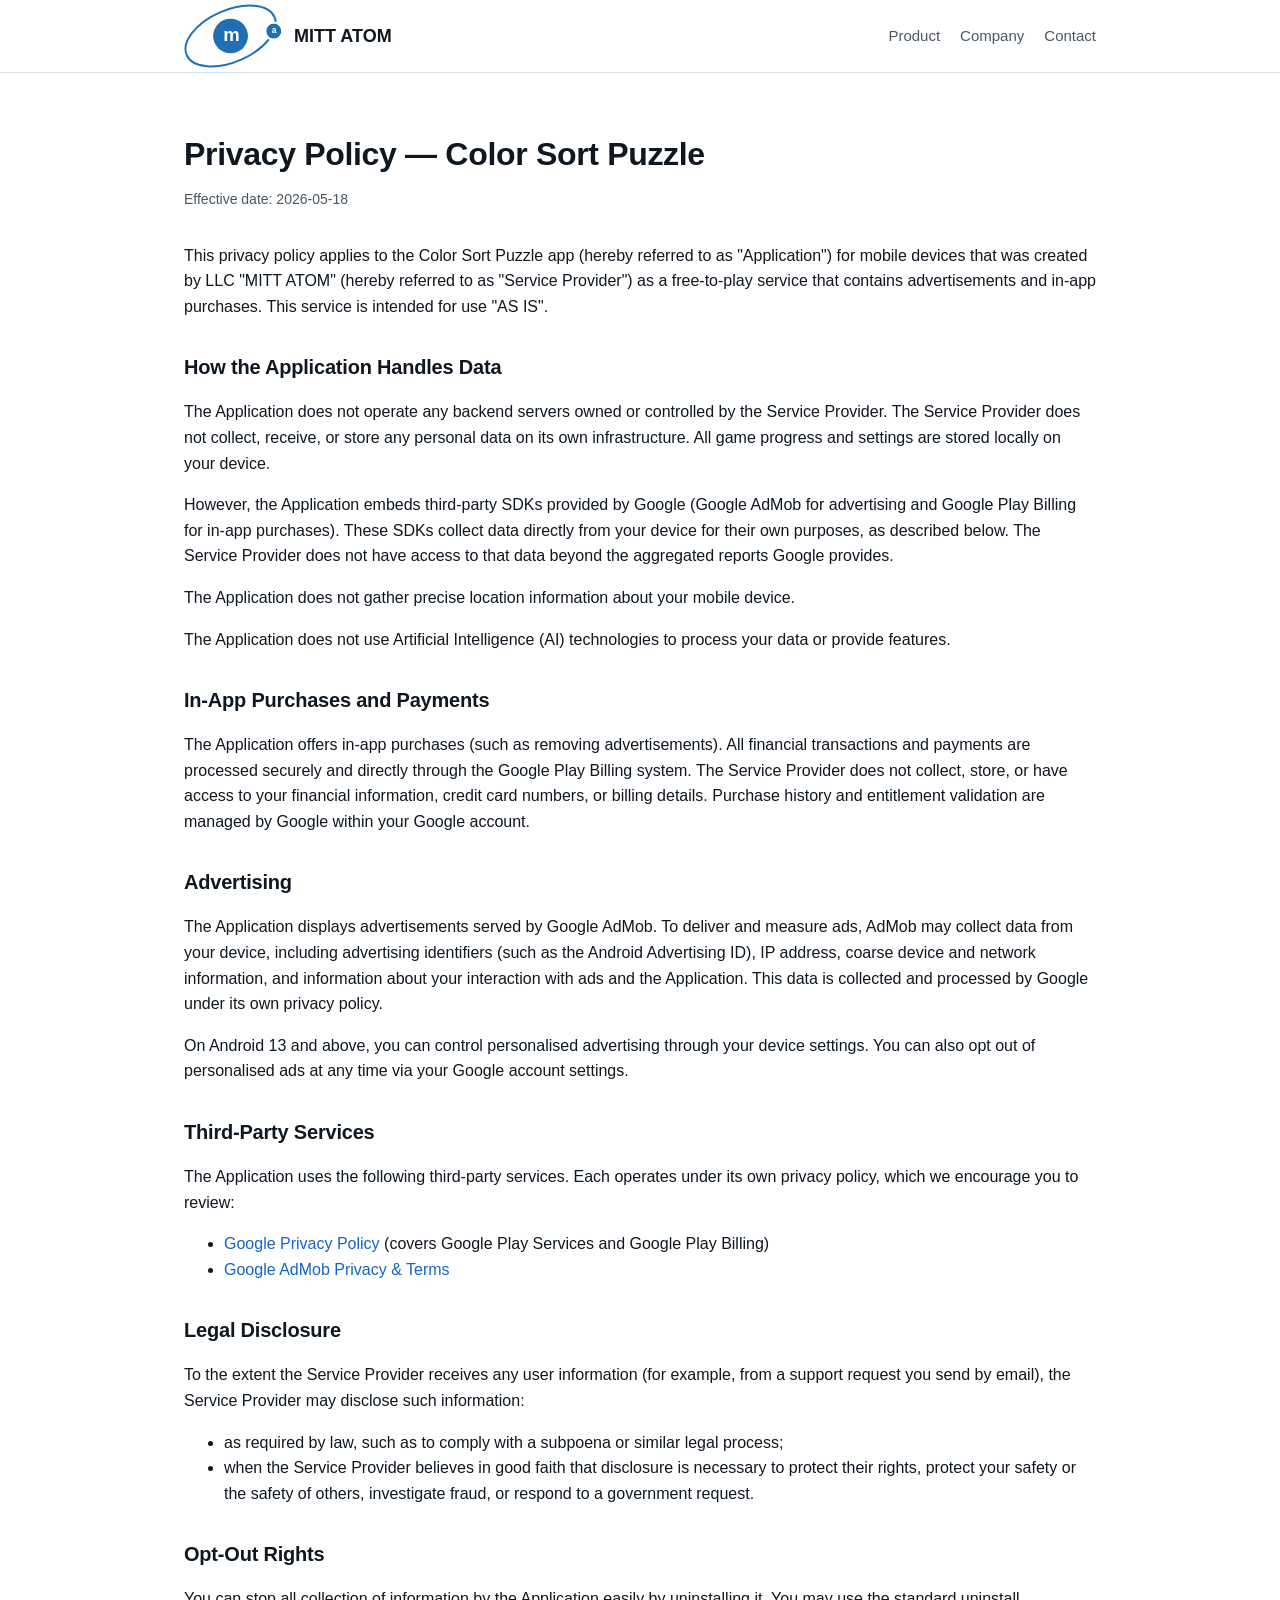
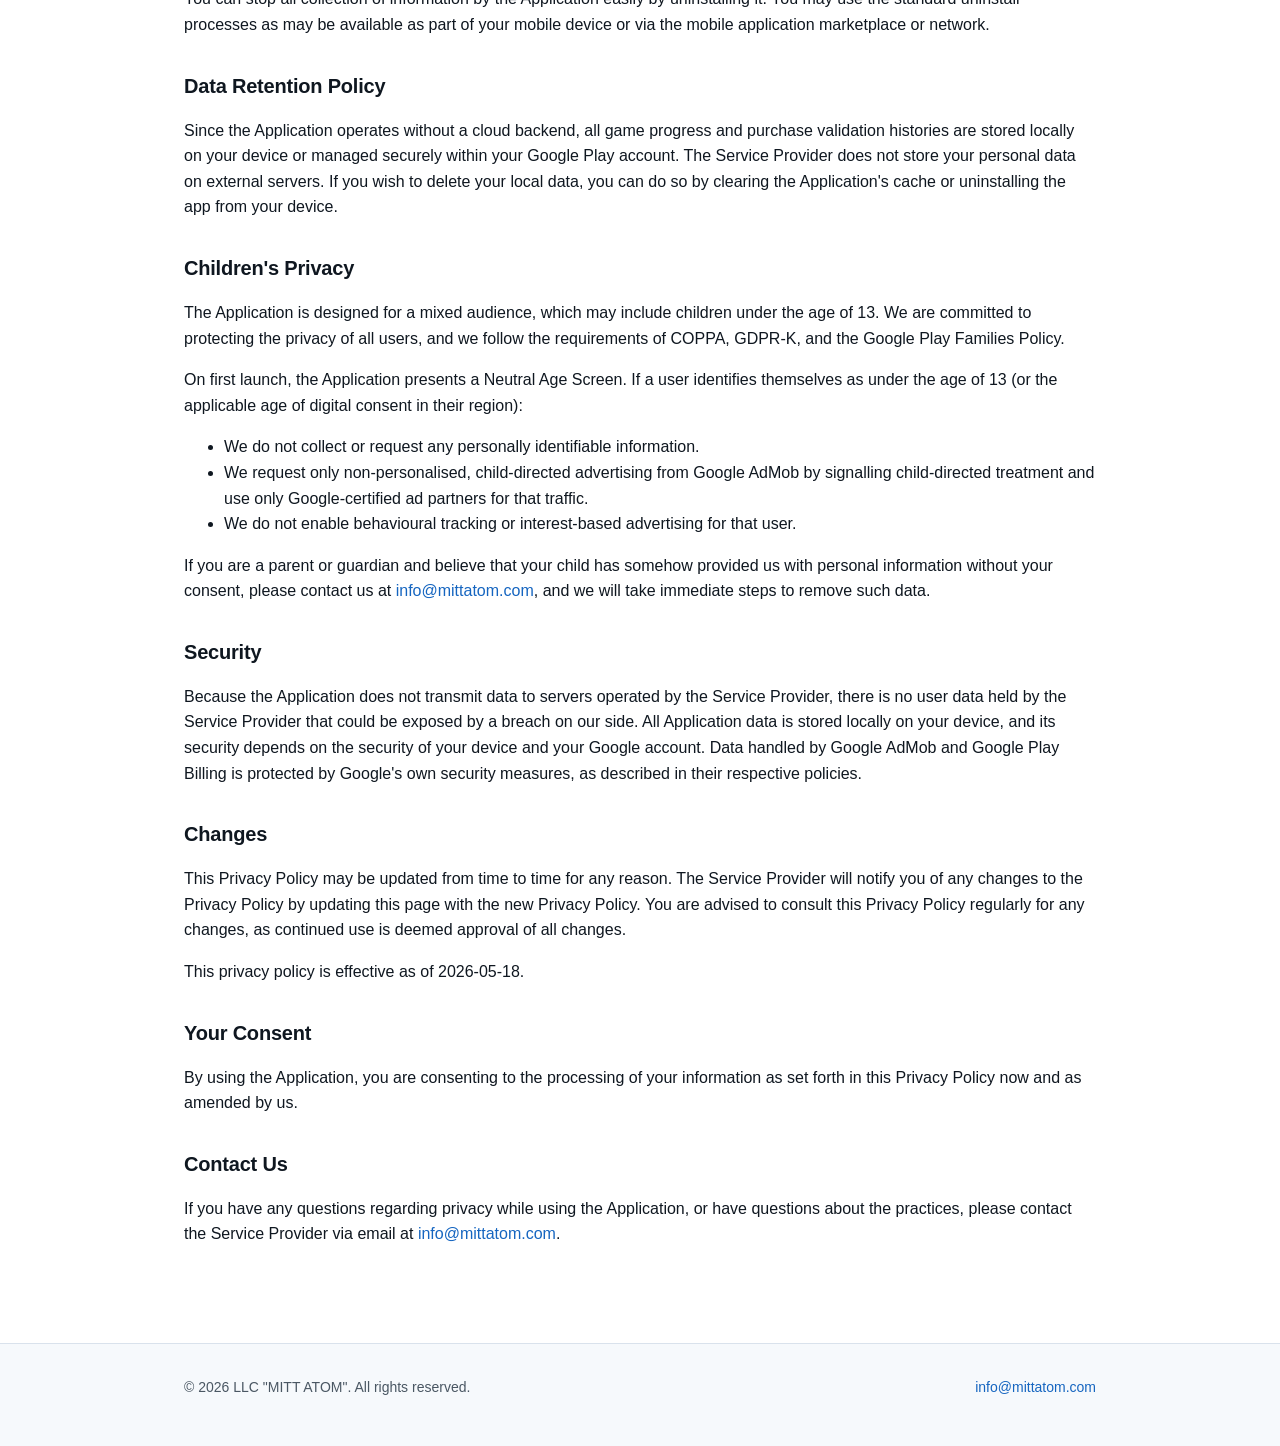
==== color-sort-privacy.html @ 7a958f03 "v1" ====
<!doctype html>
<html lang="en">
<head>
  <meta charset="utf-8">
  <meta name="viewport" content="width=device-width, initial-scale=1">
  <title>Privacy Policy — Color Sort Puzzle</title>
  <meta name="description" content="Privacy Policy for the Color Sort Puzzle mobile application by MITT ATOM.">
  <link rel="icon" type="image/svg+xml" href="Logo/favicon.svg">
  <link rel="stylesheet" href="styles.css">
</head>
<body>

<header class="site-header">
  <div class="container">
    <a class="brand" href="index.html">
      <img class="brand-mark" src="Logo/mittatom-logo-masked.svg" alt="">
      <span>MITT ATOM</span>
    </a>
    <nav class="site-nav">
      <a href="index.html#product">Product</a>
      <a href="index.html#company">Company</a>
      <a href="index.html#contact">Contact</a>
    </nav>
  </div>
</header>

<main class="legal">
  <div class="container">
    <h1>Privacy Policy — Color Sort Puzzle</h1>
    <p class="updated">Effective date: 2026-05-18</p>

    <p>
      This privacy policy applies to the Color Sort Puzzle app (hereby referred
      to as "Application") for mobile devices that was created by LLC "MITT ATOM"
      (hereby referred to as "Service Provider") as a free-to-play service that
      contains advertisements and in-app purchases. This service is intended for
      use "AS IS".
    </p>

    <h2>How the Application Handles Data</h2>
    <p>
      The Application does not operate any backend servers owned or controlled
      by the Service Provider. The Service Provider does not collect, receive,
      or store any personal data on its own infrastructure. All game progress
      and settings are stored locally on your device.
    </p>
    <p>
      However, the Application embeds third-party SDKs provided by Google
      (Google AdMob for advertising and Google Play Billing for in-app
      purchases). These SDKs collect data directly from your device for their
      own purposes, as described below. The Service Provider does not have
      access to that data beyond the aggregated reports Google provides.
    </p>
    <p>The Application does not gather precise location information about your mobile device.</p>
    <p>The Application does not use Artificial Intelligence (AI) technologies to process your data or provide features.</p>

    <h2>In-App Purchases and Payments</h2>
    <p>
      The Application offers in-app purchases (such as removing advertisements).
      All financial transactions and payments are processed securely and directly
      through the Google Play Billing system. The Service Provider does not
      collect, store, or have access to your financial information, credit card
      numbers, or billing details. Purchase history and entitlement validation
      are managed by Google within your Google account.
    </p>

    <h2>Advertising</h2>
    <p>
      The Application displays advertisements served by Google AdMob. To deliver
      and measure ads, AdMob may collect data from your device, including
      advertising identifiers (such as the Android Advertising ID), IP address,
      coarse device and network information, and information about your
      interaction with ads and the Application. This data is collected and
      processed by Google under its own privacy policy.
    </p>
    <p>
      On Android 13 and above, you can control personalised advertising through
      your device settings. You can also opt out of personalised ads at any time
      via your Google account settings.
    </p>

    <h2>Third-Party Services</h2>
    <p>
      The Application uses the following third-party services. Each operates
      under its own privacy policy, which we encourage you to review:
    </p>
    <ul>
      <li><a href="https://policies.google.com/privacy" rel="noopener" target="_blank">Google Privacy Policy</a> (covers Google Play Services and Google Play Billing)</li>
      <li><a href="https://support.google.com/admob/answer/6128543" rel="noopener" target="_blank">Google AdMob Privacy &amp; Terms</a></li>
    </ul>

    <h2>Legal Disclosure</h2>
    <p>
      To the extent the Service Provider receives any user information (for
      example, from a support request you send by email), the Service Provider
      may disclose such information:
    </p>
    <ul>
      <li>as required by law, such as to comply with a subpoena or similar legal process;</li>
      <li>when the Service Provider believes in good faith that disclosure is necessary to protect their rights, protect your safety or the safety of others, investigate fraud, or respond to a government request.</li>
    </ul>

    <h2>Opt-Out Rights</h2>
    <p>
      You can stop all collection of information by the Application easily by
      uninstalling it. You may use the standard uninstall processes as may be
      available as part of your mobile device or via the mobile application
      marketplace or network.
    </p>

    <h2>Data Retention Policy</h2>
    <p>
      Since the Application operates without a cloud backend, all game progress
      and purchase validation histories are stored locally on your device or
      managed securely within your Google Play account. The Service Provider
      does not store your personal data on external servers. If you wish to
      delete your local data, you can do so by clearing the Application's cache
      or uninstalling the app from your device.
    </p>

    <h2>Children's Privacy</h2>
    <p>
      The Application is designed for a mixed audience, which may include
      children under the age of 13. We are committed to protecting the privacy
      of all users, and we follow the requirements of COPPA, GDPR-K, and the
      Google Play Families Policy.
    </p>
    <p>
      On first launch, the Application presents a Neutral Age Screen. If a user
      identifies themselves as under the age of 13 (or the applicable age of
      digital consent in their region):
    </p>
    <ul>
      <li>We do not collect or request any personally identifiable information.</li>
      <li>We request only non-personalised, child-directed advertising from Google AdMob by signalling child-directed treatment and use only Google-certified ad partners for that traffic.</li>
      <li>We do not enable behavioural tracking or interest-based advertising for that user.</li>
    </ul>
    <p>
      If you are a parent or guardian and believe that your child has somehow
      provided us with personal information without your consent, please
      contact us at <a href="mailto:info@mittatom.com">info@mittatom.com</a>,
      and we will take immediate steps to remove such data.
    </p>

    <h2>Security</h2>
    <p>
      Because the Application does not transmit data to servers operated by the
      Service Provider, there is no user data held by the Service Provider that
      could be exposed by a breach on our side. All Application data is stored
      locally on your device, and its security depends on the security of your
      device and your Google account. Data handled by Google AdMob and Google
      Play Billing is protected by Google's own security measures, as described
      in their respective policies.
    </p>

    <h2>Changes</h2>
    <p>
      This Privacy Policy may be updated from time to time for any reason. The
      Service Provider will notify you of any changes to the Privacy Policy by
      updating this page with the new Privacy Policy. You are advised to
      consult this Privacy Policy regularly for any changes, as continued use
      is deemed approval of all changes.
    </p>
    <p>This privacy policy is effective as of 2026-05-18.</p>

    <h2>Your Consent</h2>
    <p>
      By using the Application, you are consenting to the processing of your
      information as set forth in this Privacy Policy now and as amended by us.
    </p>

    <h2>Contact Us</h2>
    <p>
      If you have any questions regarding privacy while using the Application,
      or have questions about the practices, please contact the Service
      Provider via email at
      <a href="mailto:info@mittatom.com">info@mittatom.com</a>.
    </p>
  </div>
</main>

<footer class="site-footer">
  <div class="container">
    <div>&copy; 2026 LLC "MITT ATOM". All rights reserved.</div>
    <nav>
      <a href="mailto:info@mittatom.com">info@mittatom.com</a>
    </nav>
  </div>
</footer>

</body>
</html>
---- styles.css ----
:root {
  color-scheme: light dark;

  --brand: #1e88e5;
  --brand-strong: #1565c0;
  --brand-soft: #e3f2fd;

  --bg: #ffffff;
  --bg-elev: #f6f9fc;
  --text: #0f1720;
  --text-muted: #4a5763;
  --border: #d9e2ec;
  --link: var(--brand-strong);
}

@media (prefers-color-scheme: dark) {
  :root {
    --brand: #4fc3f7;
    --brand-strong: #81d4fa;
    --brand-soft: #0d2233;

    --bg: #0b1220;
    --bg-elev: #121a2b;
    --text: #e6edf3;
    --text-muted: #9aa7b4;
    --border: #1f2a3d;
    --link: var(--brand-strong);
  }
}

* { box-sizing: border-box; }

html { -webkit-text-size-adjust: 100%; }

body {
  margin: 0;
  font-family: -apple-system, BlinkMacSystemFont, "Segoe UI", Roboto, Oxygen,
    Ubuntu, Cantarell, "Helvetica Neue", Arial, sans-serif;
  font-size: 16px;
  line-height: 1.6;
  color: var(--text);
  background: var(--bg);
}

a { color: var(--link); text-decoration: none; }
a:hover { text-decoration: underline; }

img, svg { max-width: 100%; height: auto; display: block; }

.container {
  max-width: 960px;
  margin: 0 auto;
  padding: 0 24px;
}

/* Header */
.site-header {
  border-bottom: 1px solid var(--border);
  background: var(--bg);
}

.site-header .container {
  --header-height: 72px;
  display: flex;
  align-items: center;
  justify-content: space-between;
  height: var(--header-height);
  padding-top: 0;
  padding-bottom: 0;
  gap: 24px;
}

.brand {
  display: flex;
  align-items: center;
  gap: 12px;
  color: var(--text);
  font-weight: 600;
  font-size: 18px;
  white-space: nowrap;
}

.brand:hover { text-decoration: none; }

.brand-mark {
  height: calc(var(--header-height) * 0.9);
  width: auto;
  flex-shrink: 0;
}

.site-nav {
  display: flex;
  gap: 20px;
  font-size: 15px;
}

.site-nav a { color: var(--text-muted); }
.site-nav a:hover { color: var(--link); }

/* Hero */
.hero {
  padding: 72px 0 56px;
  background:
    radial-gradient(1200px 400px at 80% -10%, var(--brand-soft), transparent 60%),
    var(--bg);
}

.hero h1 {
  font-size: clamp(32px, 5vw, 48px);
  line-height: 1.15;
  margin: 0 0 16px;
  letter-spacing: -0.02em;
}

.hero .accent { color: var(--brand-strong); }

.hero p.lead {
  font-size: 18px;
  color: var(--text-muted);
  max-width: 640px;
  margin: 0 0 28px;
}

.cta-row {
  display: flex;
  flex-wrap: wrap;
  gap: 12px;
}

.btn {
  display: inline-block;
  padding: 12px 20px;
  border-radius: 8px;
  font-weight: 500;
  font-size: 15px;
  border: 1px solid transparent;
  transition: background-color .15s ease, border-color .15s ease;
}

.btn-primary {
  background: var(--brand);
  color: #ffffff;
}
.btn-primary:hover { background: var(--brand-strong); text-decoration: none; }

.btn-ghost {
  background: transparent;
  color: var(--text);
  border-color: var(--border);
}
.btn-ghost:hover { border-color: var(--brand); text-decoration: none; }

/* Sections */
section { padding: 56px 0; }

section + section { border-top: 1px solid var(--border); }

h2 {
  font-size: 28px;
  margin: 0 0 16px;
  letter-spacing: -0.01em;
}

h3 {
  font-size: 18px;
  margin: 24px 0 8px;
}

.muted { color: var(--text-muted); }

/* Product card */
.product {
  display: grid;
  grid-template-columns: 1fr 1fr;
  gap: 40px;
  align-items: center;
}

@media (max-width: 720px) {
  .product { grid-template-columns: 1fr; }
}

.product .info p { color: var(--text-muted); }

.badge {
  display: inline-block;
  font-size: 12px;
  padding: 4px 10px;
  border-radius: 999px;
  background: var(--brand-soft);
  color: var(--brand-strong);
  font-weight: 500;
  margin-bottom: 12px;
}

.screenshots {
  display: grid;
  grid-template-columns: repeat(3, 1fr);
  gap: 12px;
}

.shot {
  aspect-ratio: 9 / 16;
  background: var(--bg-elev);
  border: 1px dashed var(--border);
  border-radius: 12px;
  display: flex;
  align-items: center;
  justify-content: center;
  color: var(--text-muted);
  font-size: 12px;
  text-align: center;
  padding: 8px;
  overflow: hidden;
}

.shot img { width: 100%; height: 100%; object-fit: cover; border-radius: 11px; }

/* Company / contact */
.kv {
  display: grid;
  grid-template-columns: 220px 1fr;
  gap: 8px 24px;
}

@media (max-width: 600px) {
  .kv { grid-template-columns: 1fr; gap: 2px 0; }
  .kv dt { margin-top: 12px; }
}

.kv dt { color: var(--text-muted); }
.kv dd { margin: 0; }

/* Footer */
.site-footer {
  border-top: 1px solid var(--border);
  padding: 32px 0 48px;
  font-size: 14px;
  color: var(--text-muted);
  background: var(--bg-elev);
}

.site-footer .container {
  display: flex;
  flex-wrap: wrap;
  gap: 16px 32px;
  justify-content: space-between;
  align-items: center;
}

.site-footer nav { display: flex; gap: 20px; flex-wrap: wrap; }

/* Legal pages */
.legal {
  padding: 56px 0 80px;
}

.legal h1 {
  font-size: 32px;
  margin: 0 0 8px;
  letter-spacing: -0.01em;
}

.legal .updated {
  color: var(--text-muted);
  margin: 0 0 32px;
  font-size: 14px;
}

.legal h2 {
  font-size: 20px;
  margin: 32px 0 8px;
}

.legal p, .legal li { color: var(--text); }

.placeholder {
  border-left: 3px solid var(--brand);
  background: var(--brand-soft);
  padding: 12px 16px;
  border-radius: 6px;
  color: var(--text);
  margin: 16px 0;
  font-style: italic;
}
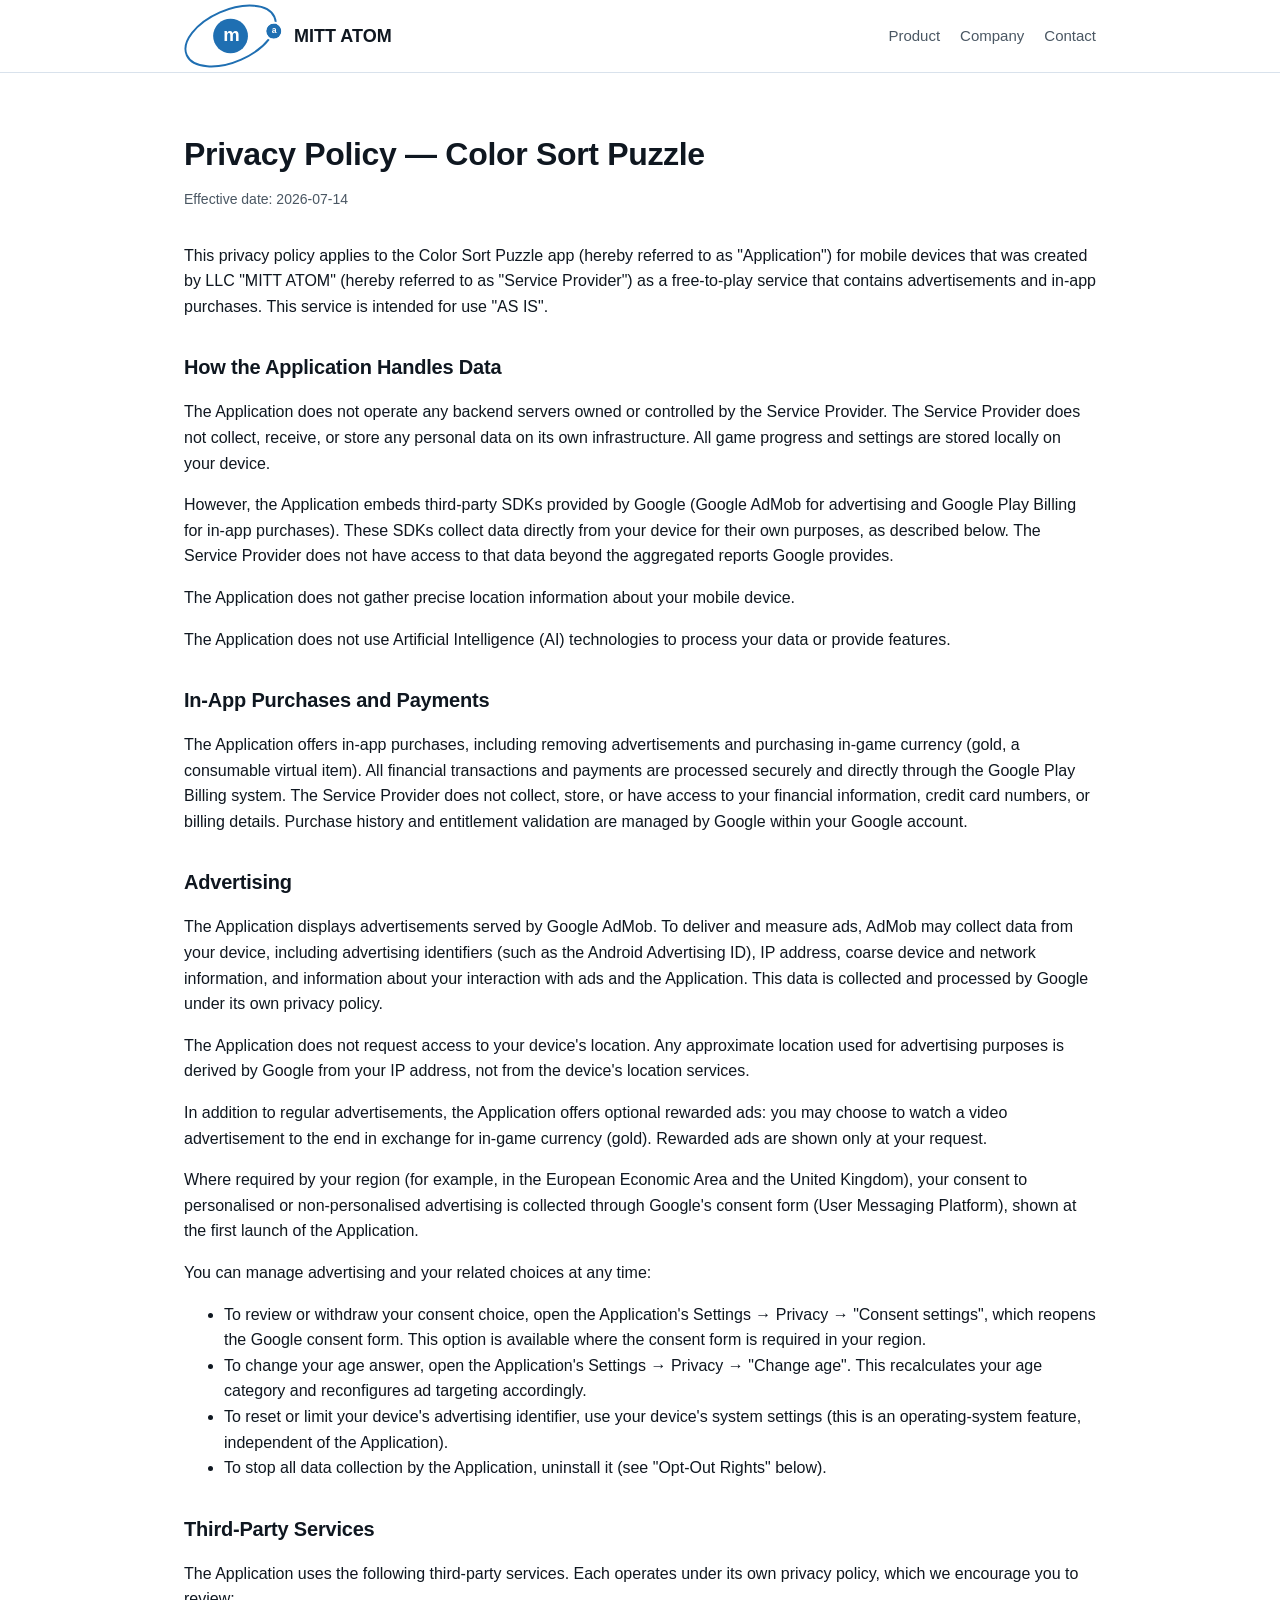
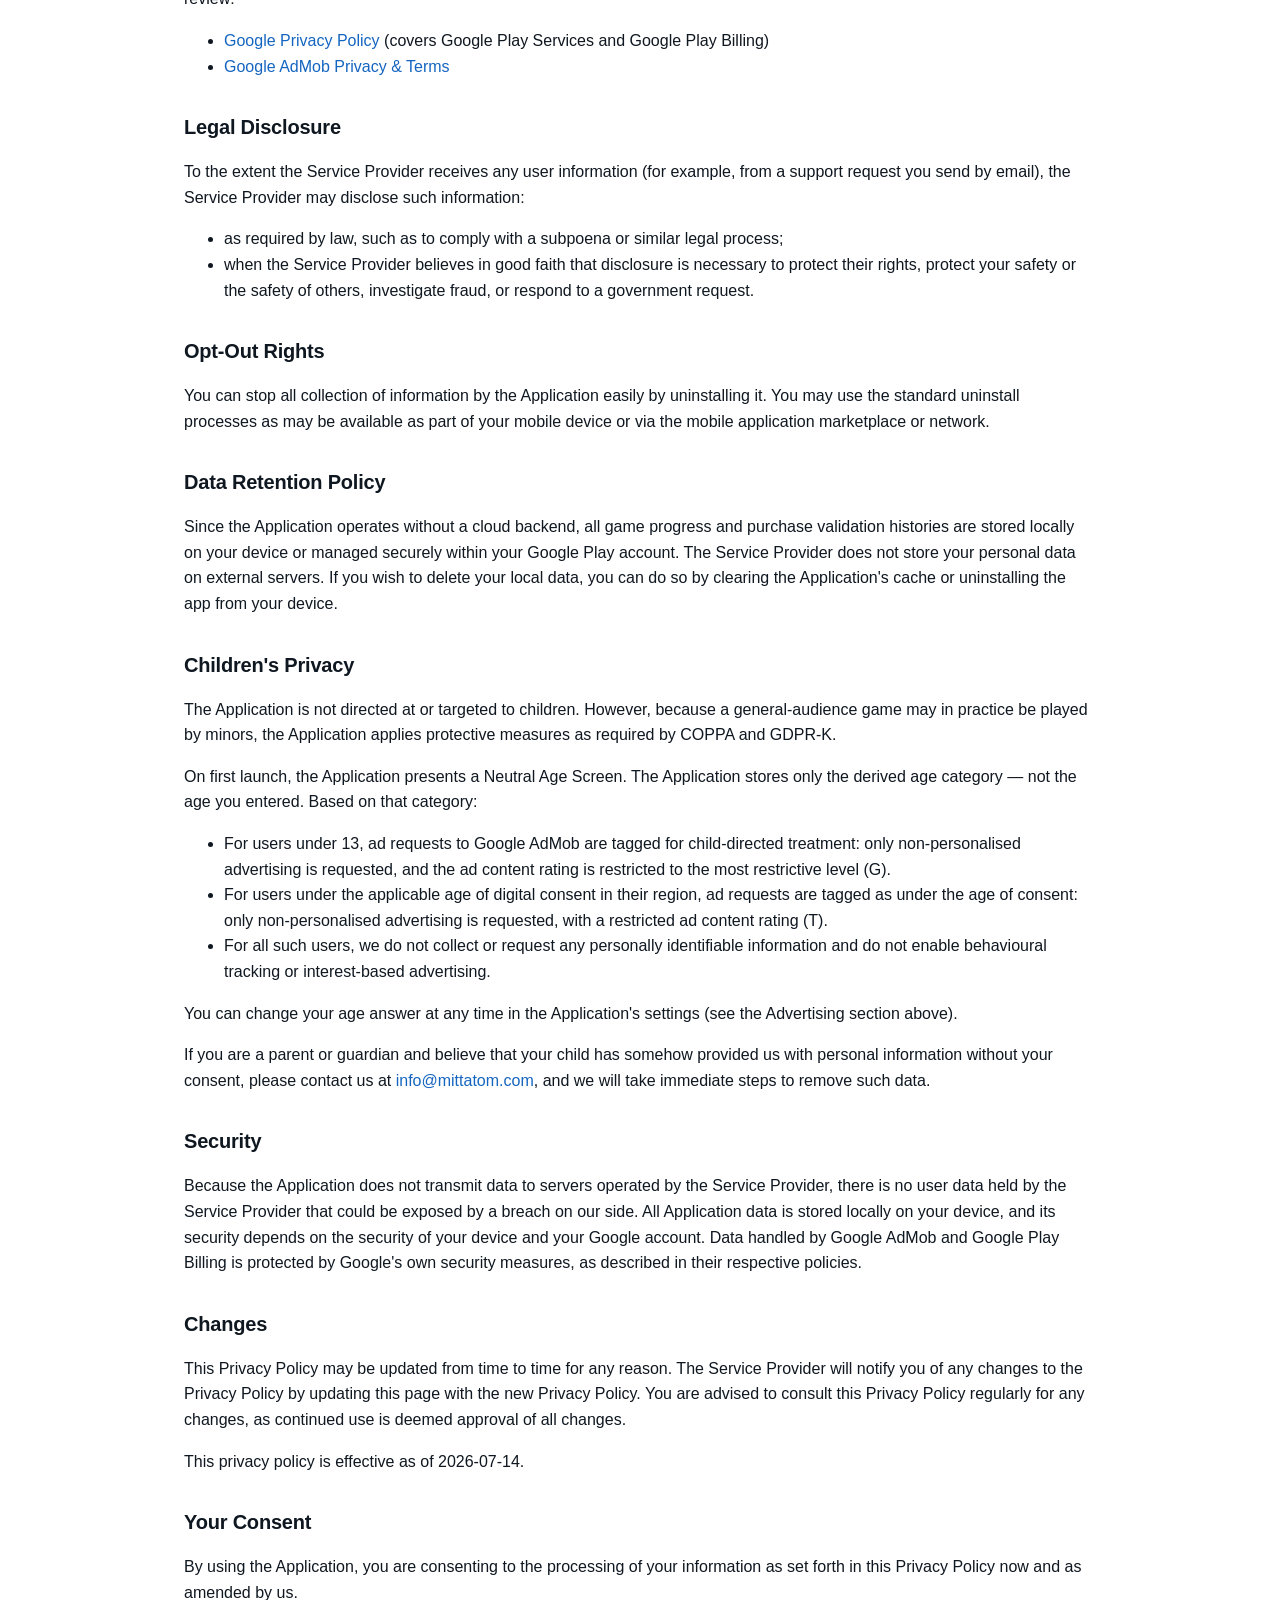
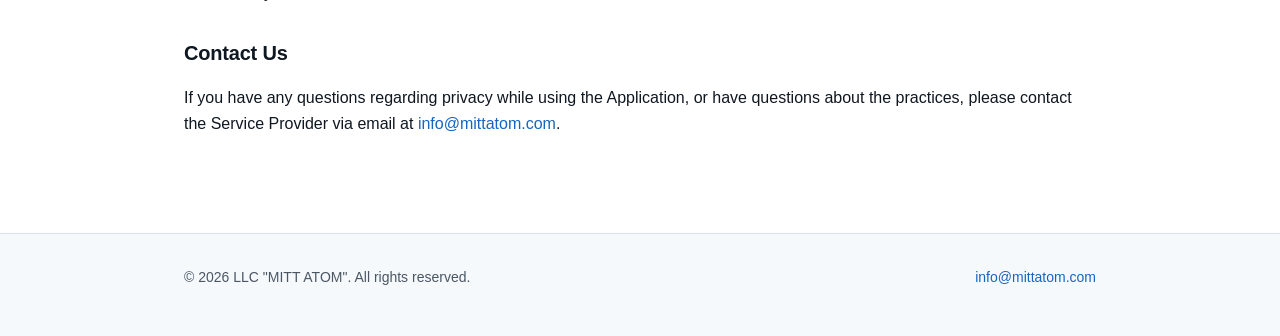
==== commit d432b8af: "New privacy policy" ====
--- a/color-sort-privacy.html
+++ b/color-sort-privacy.html
@@ -27,7 +27,7 @@
 <main class="legal">
   <div class="container">
     <h1>Privacy Policy — Color Sort Puzzle</h1>
-    <p class="updated">Effective date: 2026-05-18</p>
+    <p class="updated">Effective date: 2026-07-14</p>
 
     <p>
       This privacy policy applies to the Color Sort Puzzle app (hereby referred
@@ -56,8 +56,9 @@
 
     <h2>In-App Purchases and Payments</h2>
     <p>
-      The Application offers in-app purchases (such as removing advertisements).
-      All financial transactions and payments are processed securely and directly
+      The Application offers in-app purchases, including removing
+      advertisements and purchasing in-game currency (gold, a consumable
+      virtual item). All financial transactions and payments are processed securely and directly
       through the Google Play Billing system. The Service Provider does not
       collect, store, or have access to your financial information, credit card
       numbers, or billing details. Purchase history and entitlement validation
@@ -74,10 +75,29 @@
       processed by Google under its own privacy policy.
     </p>
     <p>
-      On Android 13 and above, you can control personalised advertising through
-      your device settings. You can also opt out of personalised ads at any time
-      via your Google account settings.
-    </p>
+      The Application does not request access to your device's location. Any
+      approximate location used for advertising purposes is derived by Google
+      from your IP address, not from the device's location services.
+    </p>
+    <p>
+      In addition to regular advertisements, the Application offers optional
+      rewarded ads: you may choose to watch a video advertisement to the end
+      in exchange for in-game currency (gold). Rewarded ads are shown only at
+      your request.
+    </p>
+    <p>
+      Where required by your region (for example, in the European Economic
+      Area and the United Kingdom), your consent to personalised or
+      non-personalised advertising is collected through Google's consent form
+      (User Messaging Platform), shown at the first launch of the Application.
+    </p>
+    <p>You can manage advertising and your related choices at any time:</p>
+    <ul>
+      <li>To review or withdraw your consent choice, open the Application's Settings &rarr; Privacy &rarr; "Consent settings", which reopens the Google consent form. This option is available where the consent form is required in your region.</li>
+      <li>To change your age answer, open the Application's Settings &rarr; Privacy &rarr; "Change age". This recalculates your age category and reconfigures ad targeting accordingly.</li>
+      <li>To reset or limit your device's advertising identifier, use your device's system settings (this is an operating-system feature, independent of the Application).</li>
+      <li>To stop all data collection by the Application, uninstall it (see "Opt-Out Rights" below).</li>
+    </ul>
 
     <h2>Third-Party Services</h2>
     <p>
@@ -120,21 +140,24 @@
 
     <h2>Children's Privacy</h2>
     <p>
-      The Application is designed for a mixed audience, which may include
-      children under the age of 13. We are committed to protecting the privacy
-      of all users, and we follow the requirements of COPPA, GDPR-K, and the
-      Google Play Families Policy.
-    </p>
-    <p>
-      On first launch, the Application presents a Neutral Age Screen. If a user
-      identifies themselves as under the age of 13 (or the applicable age of
-      digital consent in their region):
-    </p>
-    <ul>
-      <li>We do not collect or request any personally identifiable information.</li>
-      <li>We request only non-personalised, child-directed advertising from Google AdMob by signalling child-directed treatment and use only Google-certified ad partners for that traffic.</li>
-      <li>We do not enable behavioural tracking or interest-based advertising for that user.</li>
-    </ul>
+      The Application is not directed at or targeted to children. However,
+      because a general-audience game may in practice be played by minors, the
+      Application applies protective measures as required by COPPA and GDPR-K.
+    </p>
+    <p>
+      On first launch, the Application presents a Neutral Age Screen. The
+      Application stores only the derived age category — not the age you
+      entered. Based on that category:
+    </p>
+    <ul>
+      <li>For users under 13, ad requests to Google AdMob are tagged for child-directed treatment: only non-personalised advertising is requested, and the ad content rating is restricted to the most restrictive level (G).</li>
+      <li>For users under the applicable age of digital consent in their region, ad requests are tagged as under the age of consent: only non-personalised advertising is requested, with a restricted ad content rating (T).</li>
+      <li>For all such users, we do not collect or request any personally identifiable information and do not enable behavioural tracking or interest-based advertising.</li>
+    </ul>
+    <p>
+      You can change your age answer at any time in the Application's settings
+      (see the Advertising section above).
+    </p>
     <p>
       If you are a parent or guardian and believe that your child has somehow
       provided us with personal information without your consent, please
@@ -161,7 +184,7 @@
       consult this Privacy Policy regularly for any changes, as continued use
       is deemed approval of all changes.
     </p>
-    <p>This privacy policy is effective as of 2026-05-18.</p>
+    <p>This privacy policy is effective as of 2026-07-14.</p>
 
     <h2>Your Consent</h2>
     <p>
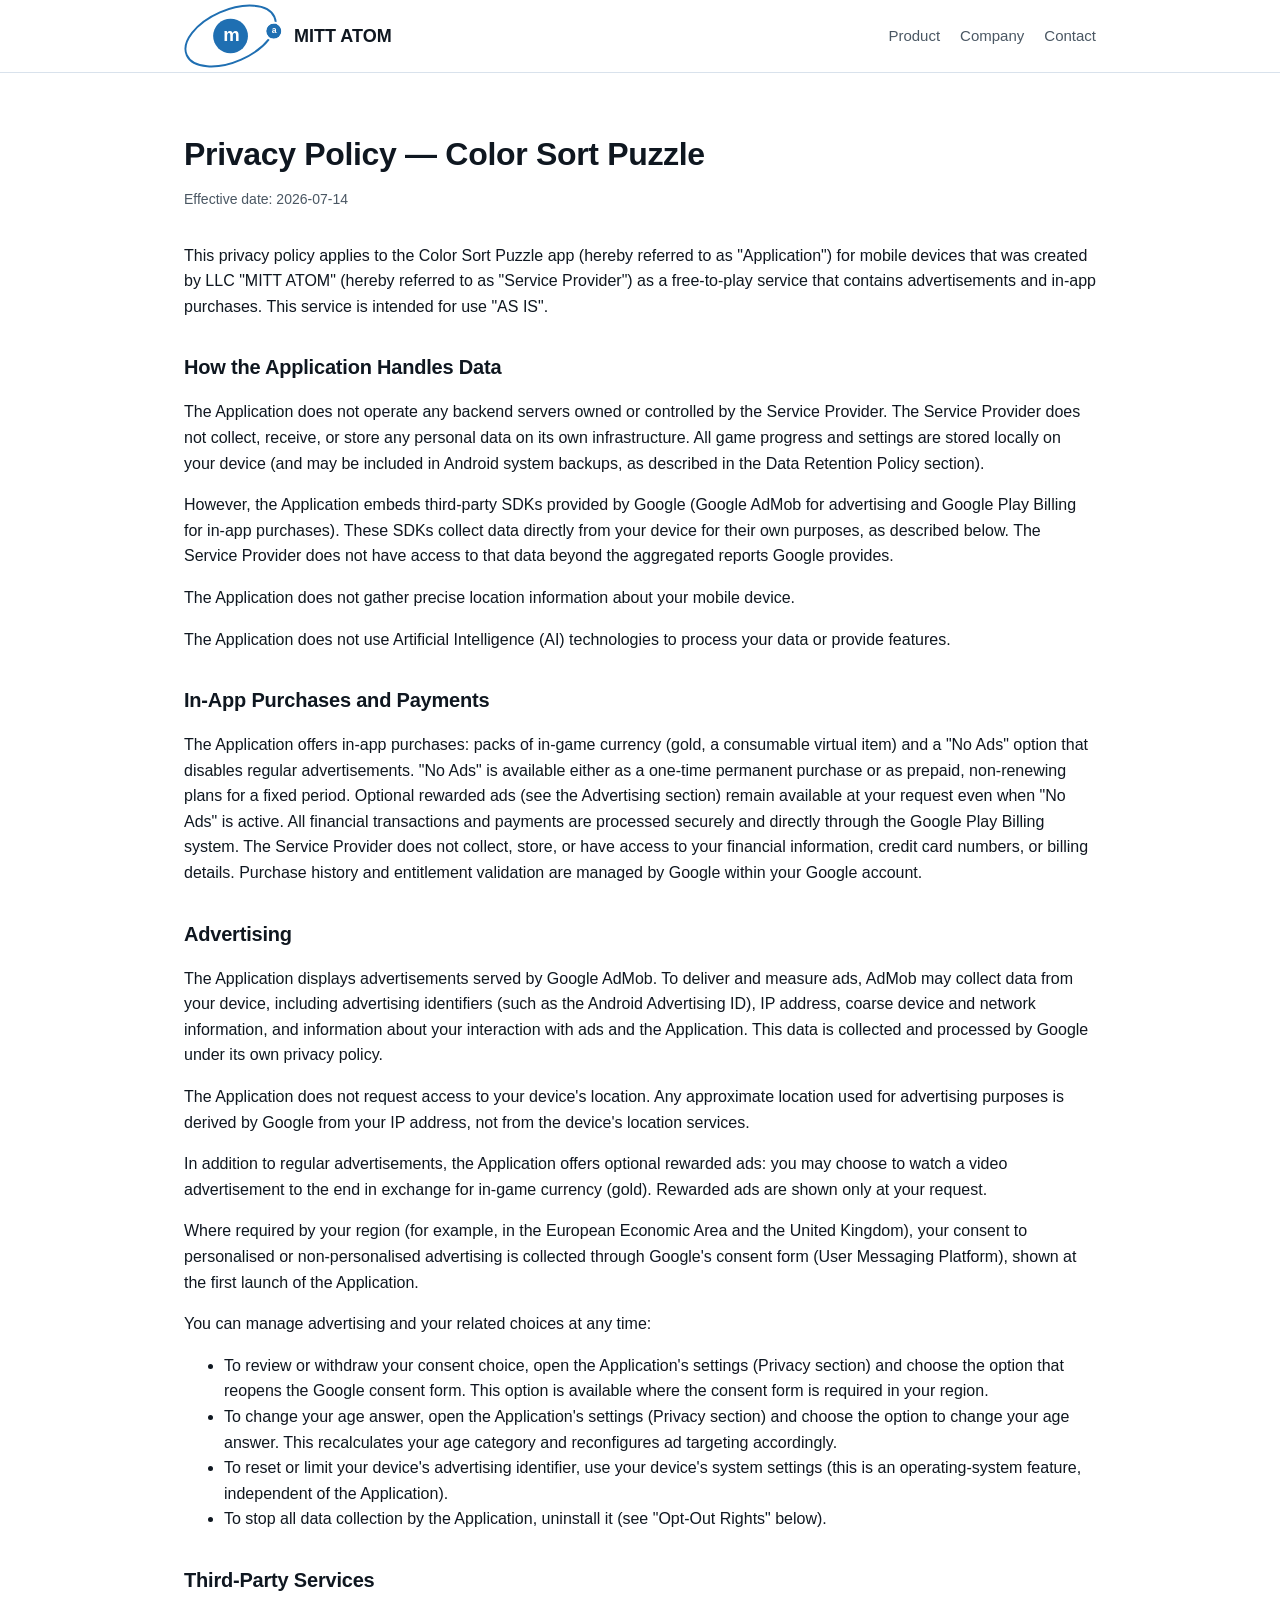
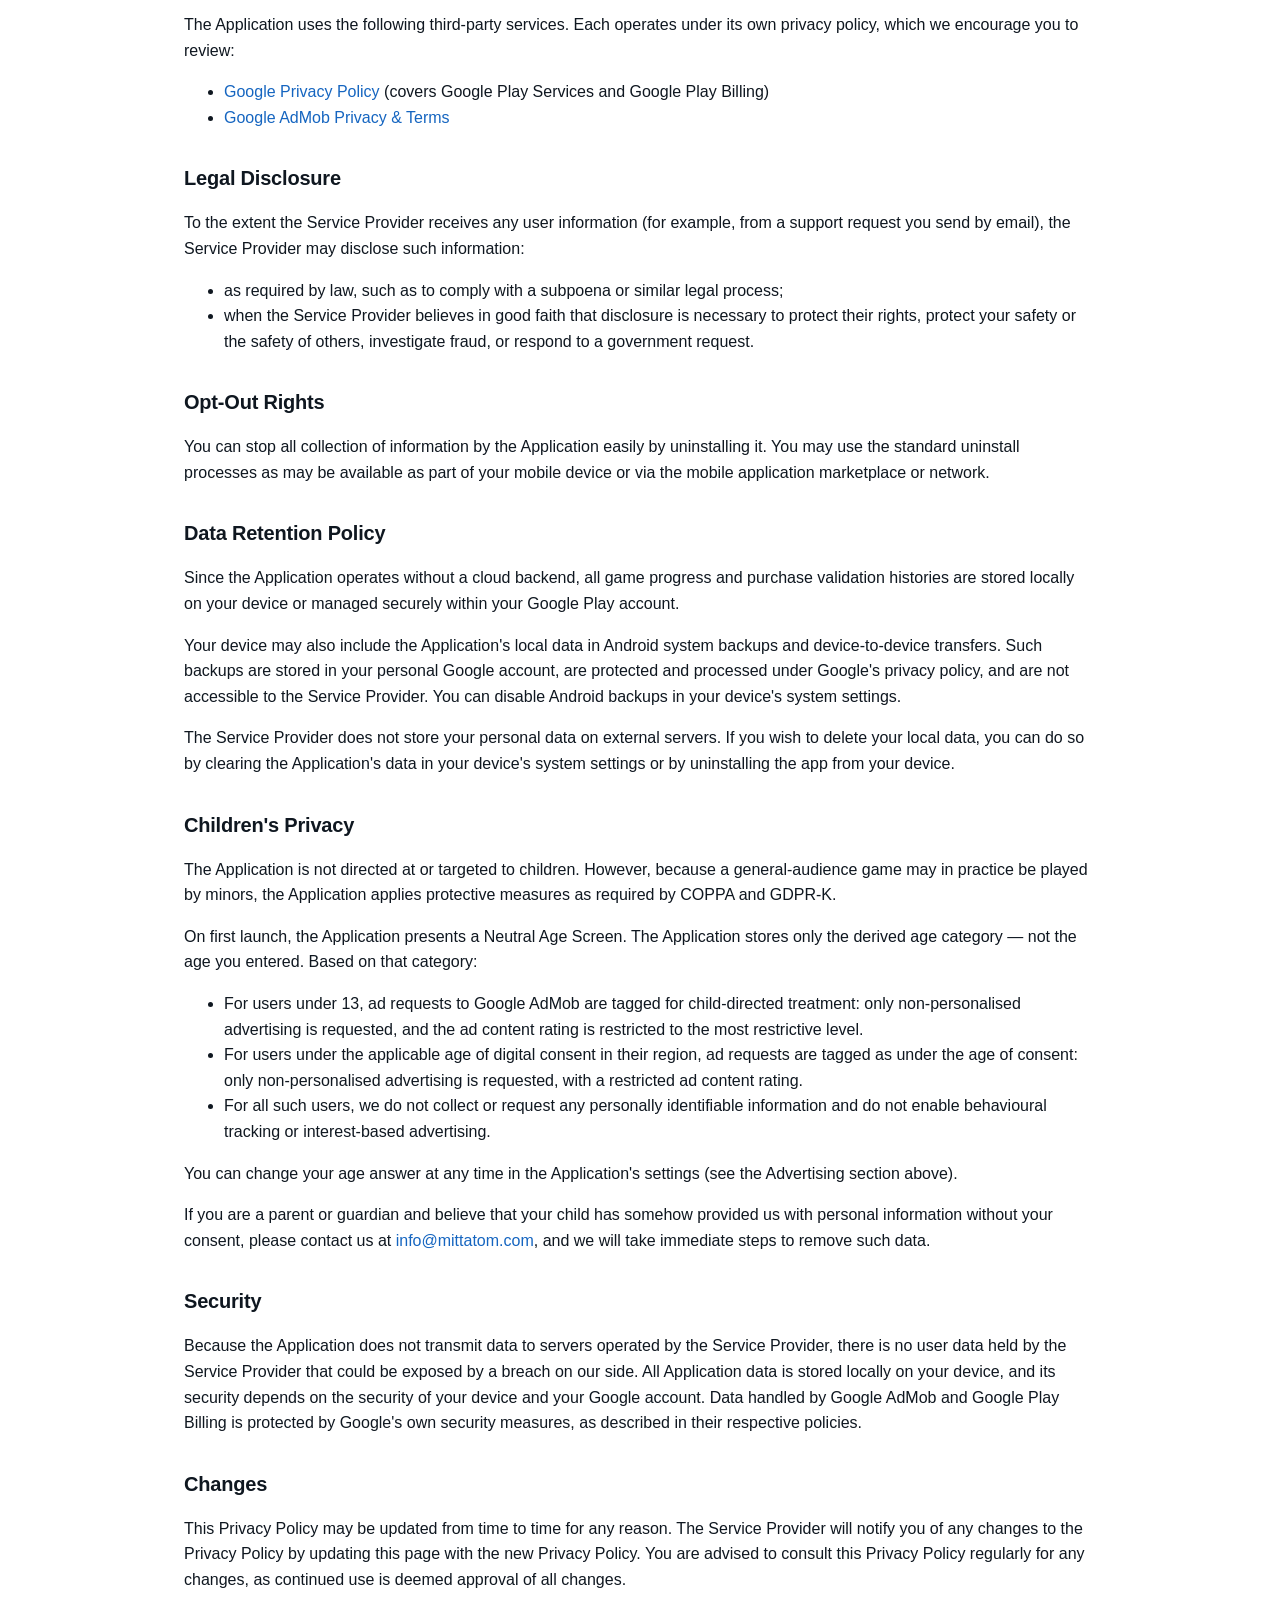
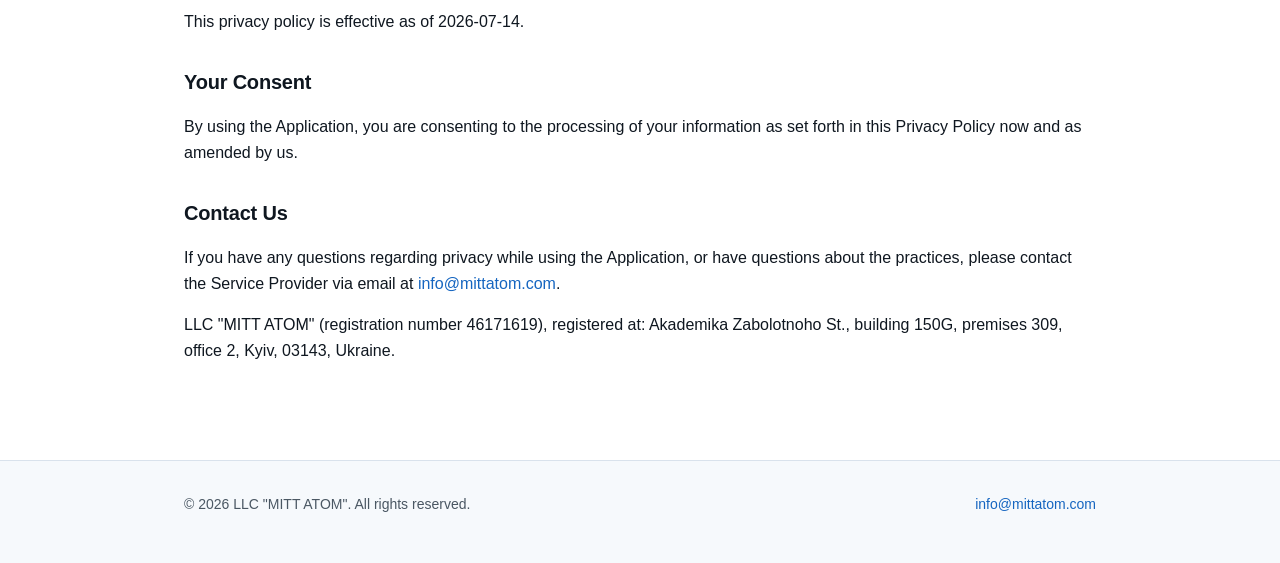
==== commit 5a9ec61b: "Privacy fixes" ====
--- a/color-sort-privacy.html
+++ b/color-sort-privacy.html
@@ -5,6 +5,7 @@
   <meta name="viewport" content="width=device-width, initial-scale=1">
   <title>Privacy Policy — Color Sort Puzzle</title>
   <meta name="description" content="Privacy Policy for the Color Sort Puzzle mobile application by MITT ATOM.">
+  <link rel="canonical" href="https://mittatom.com/color-sort-privacy.html">
   <link rel="icon" type="image/svg+xml" href="Logo/favicon.svg">
   <link rel="stylesheet" href="styles.css">
 </head>
@@ -12,14 +13,14 @@
 
 <header class="site-header">
   <div class="container">
-    <a class="brand" href="index.html">
+    <a class="brand" href="./">
       <img class="brand-mark" src="Logo/mittatom-logo-masked.svg" alt="">
       <span>MITT ATOM</span>
     </a>
     <nav class="site-nav">
-      <a href="index.html#product">Product</a>
-      <a href="index.html#company">Company</a>
-      <a href="index.html#contact">Contact</a>
+      <a href="./#product">Product</a>
+      <a href="./#company">Company</a>
+      <a href="./#contact">Contact</a>
     </nav>
   </div>
 </header>
@@ -42,7 +43,9 @@
       The Application does not operate any backend servers owned or controlled
       by the Service Provider. The Service Provider does not collect, receive,
       or store any personal data on its own infrastructure. All game progress
-      and settings are stored locally on your device.
+      and settings are stored locally on your device (and may be included in
+      Android system backups, as described in the Data Retention Policy
+      section).
     </p>
     <p>
       However, the Application embeds third-party SDKs provided by Google
@@ -56,9 +59,13 @@
 
     <h2>In-App Purchases and Payments</h2>
     <p>
-      The Application offers in-app purchases, including removing
-      advertisements and purchasing in-game currency (gold, a consumable
-      virtual item). All financial transactions and payments are processed securely and directly
+      The Application offers in-app purchases: packs of in-game currency
+      (gold, a consumable virtual item) and a "No Ads" option that disables
+      regular advertisements. "No Ads" is available either as a one-time
+      permanent purchase or as prepaid, non-renewing plans for a fixed period.
+      Optional rewarded ads (see the Advertising section) remain available at
+      your request even when "No Ads" is active.
+      All financial transactions and payments are processed securely and directly
       through the Google Play Billing system. The Service Provider does not
       collect, store, or have access to your financial information, credit card
       numbers, or billing details. Purchase history and entitlement validation
@@ -93,8 +100,8 @@
     </p>
     <p>You can manage advertising and your related choices at any time:</p>
     <ul>
-      <li>To review or withdraw your consent choice, open the Application's Settings &rarr; Privacy &rarr; "Consent settings", which reopens the Google consent form. This option is available where the consent form is required in your region.</li>
-      <li>To change your age answer, open the Application's Settings &rarr; Privacy &rarr; "Change age". This recalculates your age category and reconfigures ad targeting accordingly.</li>
+      <li>To review or withdraw your consent choice, open the Application's settings (Privacy section) and choose the option that reopens the Google consent form. This option is available where the consent form is required in your region.</li>
+      <li>To change your age answer, open the Application's settings (Privacy section) and choose the option to change your age answer. This recalculates your age category and reconfigures ad targeting accordingly.</li>
       <li>To reset or limit your device's advertising identifier, use your device's system settings (this is an operating-system feature, independent of the Application).</li>
       <li>To stop all data collection by the Application, uninstall it (see "Opt-Out Rights" below).</li>
     </ul>
@@ -132,10 +139,20 @@
     <p>
       Since the Application operates without a cloud backend, all game progress
       and purchase validation histories are stored locally on your device or
-      managed securely within your Google Play account. The Service Provider
-      does not store your personal data on external servers. If you wish to
-      delete your local data, you can do so by clearing the Application's cache
-      or uninstalling the app from your device.
+      managed securely within your Google Play account.
+    </p>
+    <p>
+      Your device may also include the Application's local data in Android
+      system backups and device-to-device transfers. Such backups are stored in
+      your personal Google account, are protected and processed under Google's
+      privacy policy, and are not accessible to the Service Provider. You can
+      disable Android backups in your device's system settings.
+    </p>
+    <p>
+      The Service Provider does not store your personal data on external
+      servers. If you wish to delete your local data, you can do so by clearing
+      the Application's data in your device's system settings or by
+      uninstalling the app from your device.
     </p>
 
     <h2>Children's Privacy</h2>
@@ -150,8 +167,8 @@
       entered. Based on that category:
     </p>
     <ul>
-      <li>For users under 13, ad requests to Google AdMob are tagged for child-directed treatment: only non-personalised advertising is requested, and the ad content rating is restricted to the most restrictive level (G).</li>
-      <li>For users under the applicable age of digital consent in their region, ad requests are tagged as under the age of consent: only non-personalised advertising is requested, with a restricted ad content rating (T).</li>
+      <li>For users under 13, ad requests to Google AdMob are tagged for child-directed treatment: only non-personalised advertising is requested, and the ad content rating is restricted to the most restrictive level.</li>
+      <li>For users under the applicable age of digital consent in their region, ad requests are tagged as under the age of consent: only non-personalised advertising is requested, with a restricted ad content rating.</li>
       <li>For all such users, we do not collect or request any personally identifiable information and do not enable behavioural tracking or interest-based advertising.</li>
     </ul>
     <p>
@@ -198,6 +215,11 @@
       or have questions about the practices, please contact the Service
       Provider via email at
       <a href="mailto:info@mittatom.com">info@mittatom.com</a>.
+    </p>
+    <p>
+      LLC "MITT ATOM" (registration number 46171619), registered at:
+      Akademika Zabolotnoho St., building 150G, premises 309, office 2,
+      Kyiv, 03143, Ukraine.
     </p>
   </div>
 </main>
